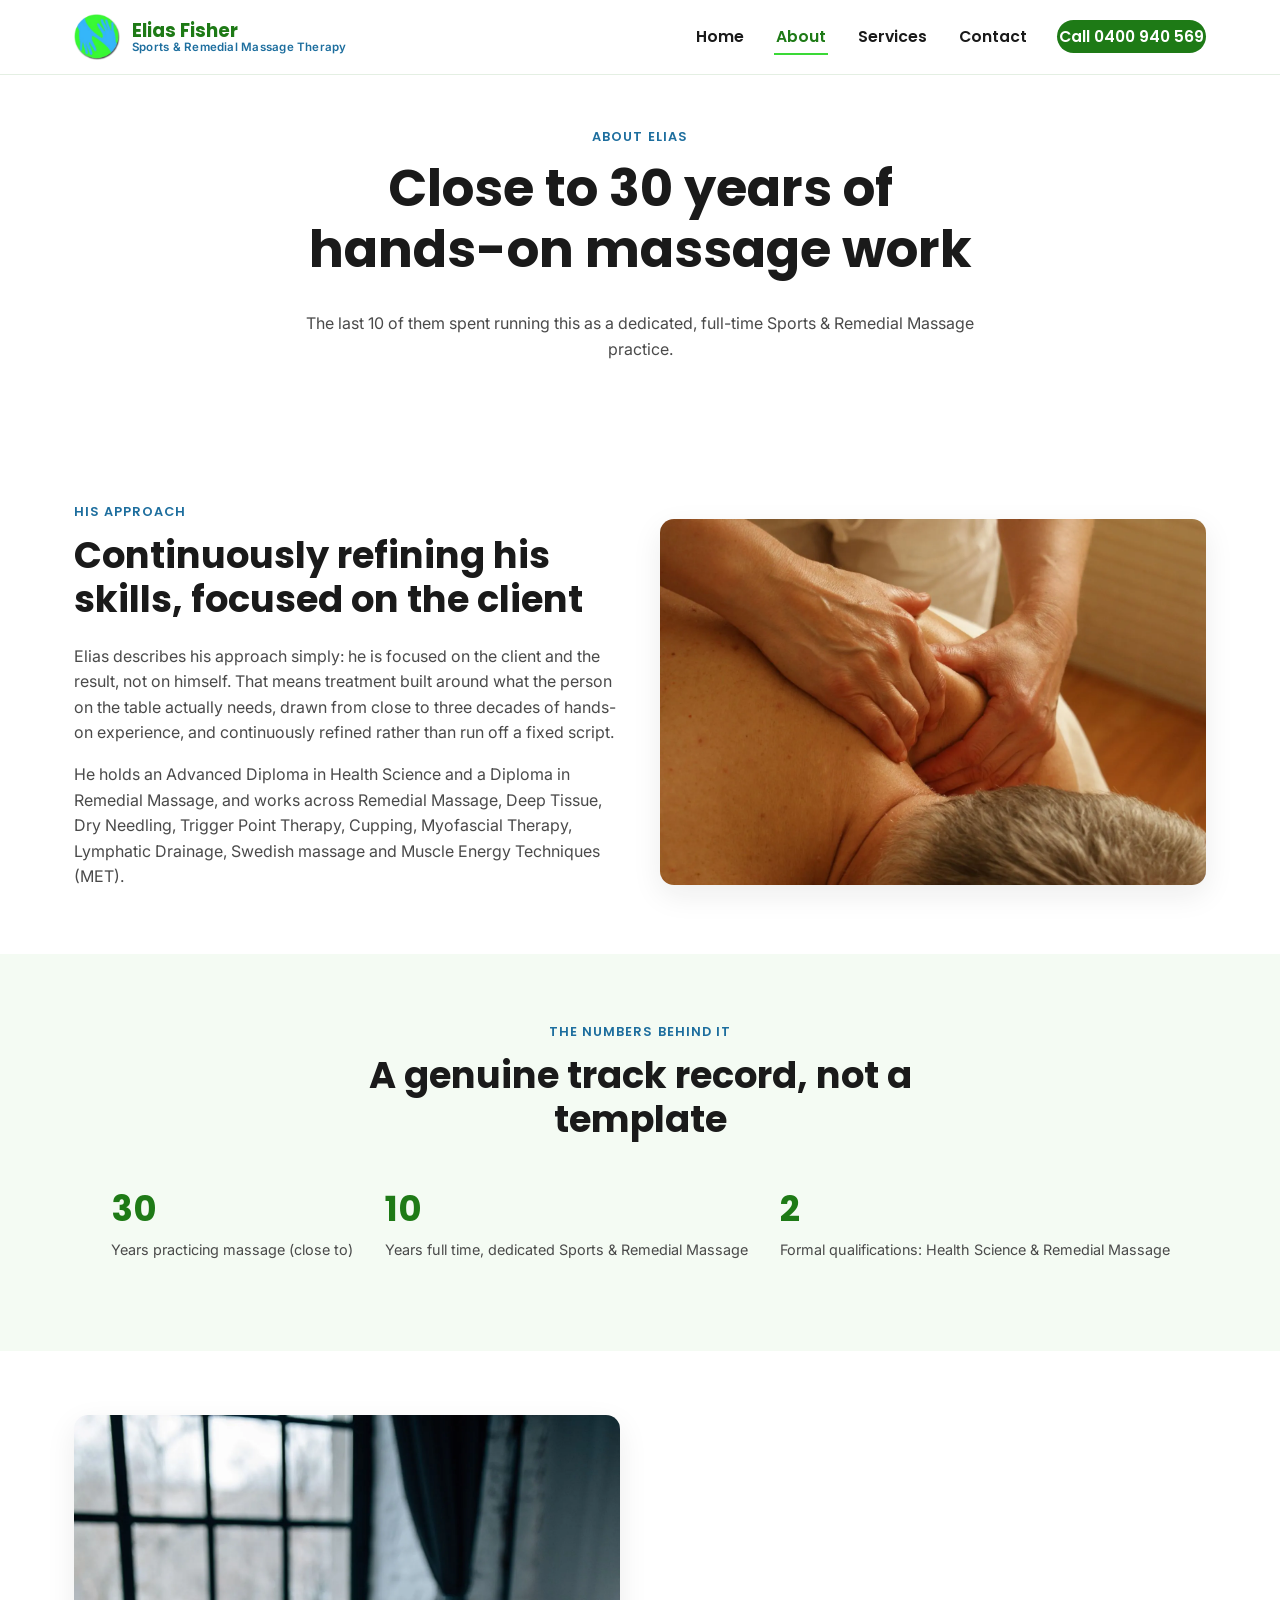
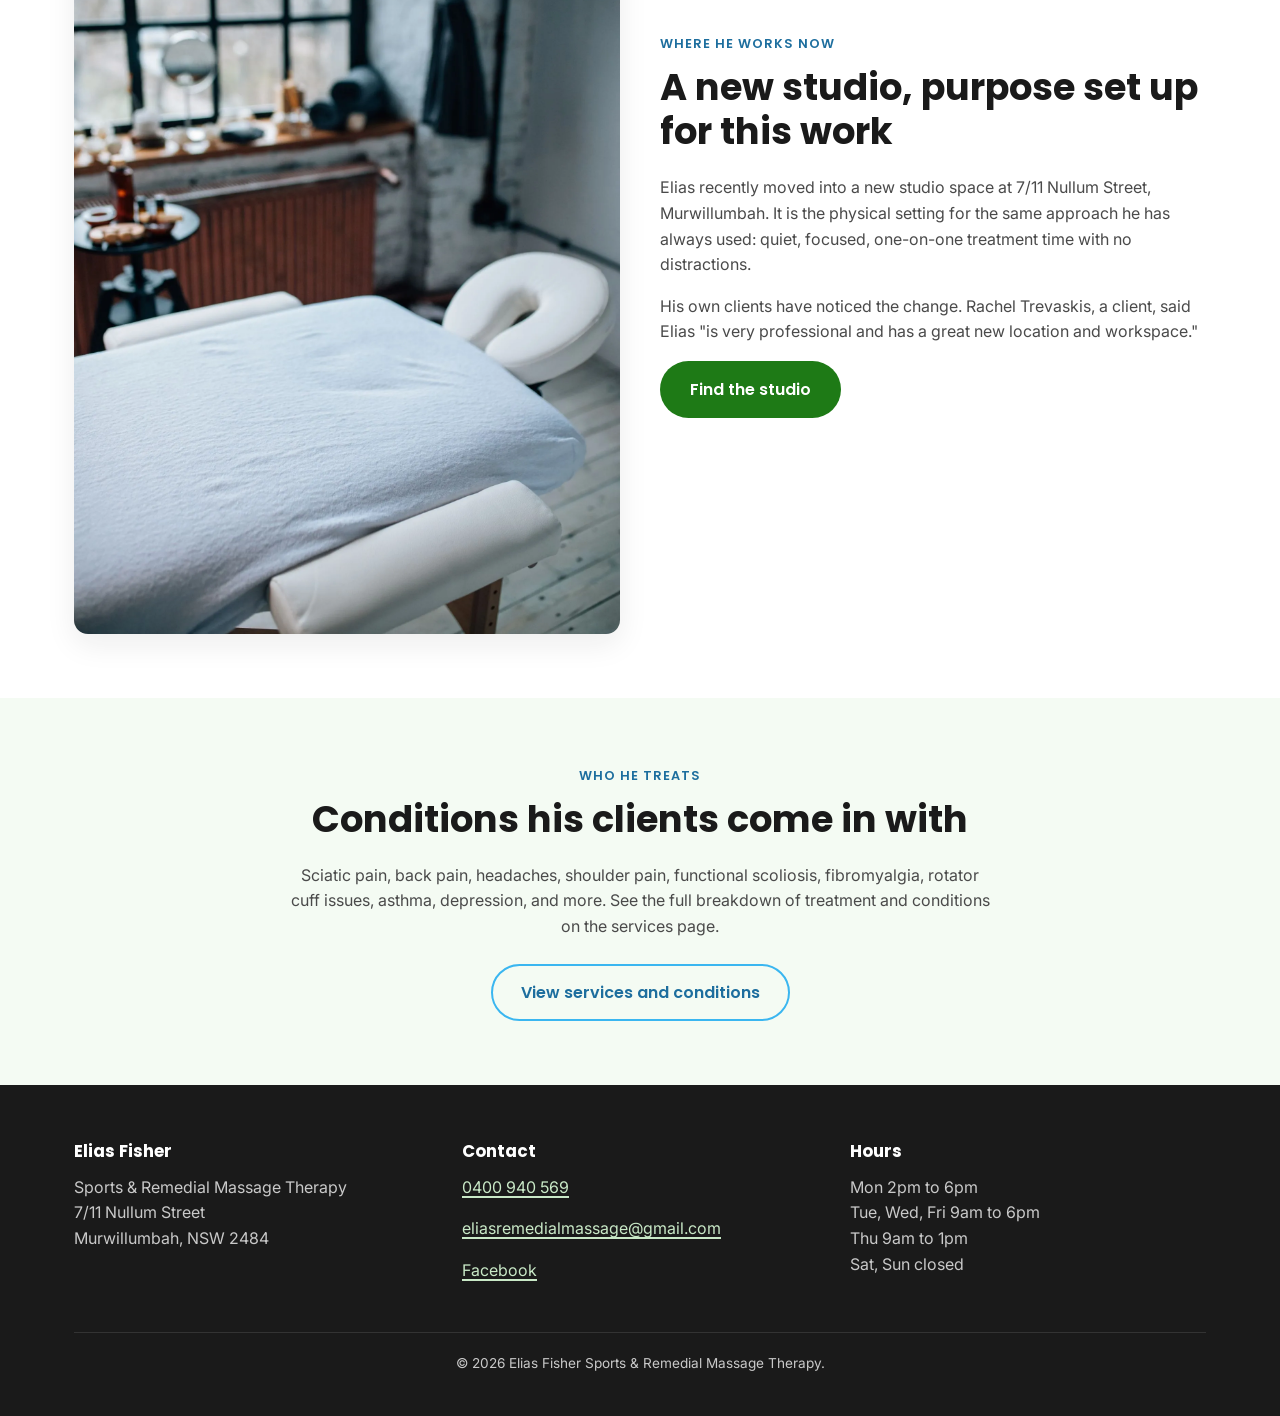
==== about.html @ 3f547693 "Build Elias Fisher Sports & Remedial Massage Therapy website Vanilla HTML/CSS/JS site (no framework," ====
<!DOCTYPE html>
<html lang="en-AU">
<head>
<meta charset="UTF-8">
<meta name="viewport" content="width=device-width, initial-scale=1.0">
<title>About Elias Fisher | Sports & Remedial Massage Therapy, Murwillumbah</title>
<meta name="description" content="Close to 30 years practicing massage, the last 10 full time as a dedicated Sports & Remedial Massage Therapist. Advanced Diploma in Health Science, Diploma in Remedial Massage.">
<link rel="icon" href="images/favicon.ico" sizes="any">
<link rel="icon" href="images/logo-icon.png" type="image/png">

<meta property="og:title" content="About Elias Fisher | Sports & Remedial Massage Therapy">
<meta property="og:description" content="Close to 30 years practicing massage, the last 10 full time as a dedicated Sports & Remedial Massage Therapist in Murwillumbah, NSW.">
<meta property="og:image" content="images/deep-tissue-shoulder-massage.jpg">
<meta property="og:type" content="website">
<meta property="og:locale" content="en_AU">

<link rel="preconnect" href="https://fonts.googleapis.com">
<link rel="preconnect" href="https://fonts.gstatic.com" crossorigin>
<link href="https://fonts.googleapis.com/css2?family=Poppins:wght@500;600;700&family=Inter:wght@400;500;600&display=swap" rel="stylesheet">
<link rel="stylesheet" href="styles.css">
</head>
<body>
<a class="skip-link" href="#main">Skip to main content</a>

<header class="site-header">
  <nav class="nav-bar" aria-label="Primary">
    <a class="brand" href="index.html">
      <img src="images/logo-icon.png" alt="Elias Fisher Sports & Remedial Massage Therapy hands icon" width="46" height="46">
      <span class="brand-text">
        <span class="brand-name">Elias Fisher</span>
        <span class="brand-tagline">Sports &amp; Remedial Massage Therapy</span>
      </span>
    </a>
    <button class="nav-toggle" aria-label="Open menu" aria-expanded="false" aria-controls="primary-menu">
      <span class="nav-toggle-bar"></span>
      <span class="nav-toggle-bar"></span>
      <span class="nav-toggle-bar"></span>
    </button>
    <ul class="nav-menu" id="primary-menu">
      <li><a href="index.html">Home</a></li>
      <li><a href="about.html" aria-current="page">About</a></li>
      <li><a href="services.html">Services</a></li>
      <li><a href="contact.html">Contact</a></li>
      <li><a class="nav-call" href="tel:+61400940569" data-phone-link>Call 0400 940 569</a></li>
    </ul>
  </nav>
</header>

<main id="main">

  <section class="section-tight">
    <div class="container">
      <div class="section-header reveal">
        <span class="eyebrow">About Elias</span>
        <h1>Close to 30 years of hands-on massage work</h1>
        <p>The last 10 of them spent running this as a dedicated, full-time Sports &amp; Remedial Massage practice.</p>
      </div>
    </div>
  </section>

  <section class="section-tight" aria-labelledby="approach-heading">
    <div class="container split split-reverse">
      <div class="split-media reveal">
        <picture>
          <source srcset="images/deep-tissue-shoulder-massage.webp" type="image/webp">
          <img src="images/deep-tissue-shoulder-massage.jpg" alt="Close-up of a therapist applying focused thumb pressure to a client's shoulder during a deep tissue massage" width="1600" height="1071" loading="lazy">
        </picture>
      </div>
      <div class="reveal">
        <span class="eyebrow">His approach</span>
        <h2 id="approach-heading">Continuously refining his skills, focused on the client</h2>
        <p>Elias describes his approach simply: he is focused on the client and the result, not on himself. That means treatment built around what the person on the table actually needs, drawn from close to three decades of hands-on experience, and continuously refined rather than run off a fixed script.</p>
        <p>He holds an Advanced Diploma in Health Science and a Diploma in Remedial Massage, and works across Remedial Massage, Deep Tissue, Dry Needling, Trigger Point Therapy, Cupping, Myofascial Therapy, Lymphatic Drainage, Swedish massage and Muscle Energy Techniques (MET).</p>
      </div>
    </div>
  </section>

  <section class="section-alt" aria-labelledby="timeline-heading">
    <div class="container">
      <div class="section-header reveal">
        <span class="eyebrow">The numbers behind it</span>
        <h2 id="timeline-heading">A genuine track record, not a template</h2>
      </div>
      <div class="stat-row reveal stat-row-centered">
        <div class="stat">
          <span class="stat-number">30</span>
          <span class="stat-label">Years practicing massage (close to)</span>
        </div>
        <div class="stat">
          <span class="stat-number">10</span>
          <span class="stat-label">Years full time, dedicated Sports &amp; Remedial Massage</span>
        </div>
        <div class="stat">
          <span class="stat-number">2</span>
          <span class="stat-label">Formal qualifications: Health Science &amp; Remedial Massage</span>
        </div>
      </div>
    </div>
  </section>

  <section aria-labelledby="studio-heading">
    <div class="container split">
      <div class="split-media reveal">
        <picture>
          <source srcset="images/remedial-massage-studio-treatment-room.webp" type="image/webp">
          <img src="images/remedial-massage-studio-treatment-room.jpg" alt="Quiet, purpose-set-up treatment room with a covered massage table, ready for a session" width="1600" height="2400" loading="lazy">
        </picture>
      </div>
      <div class="reveal">
        <span class="eyebrow">Where he works now</span>
        <h2 id="studio-heading">A new studio, purpose set up for this work</h2>
        <p>Elias recently moved into a new studio space at 7/11 Nullum Street, Murwillumbah. It is the physical setting for the same approach he has always used: quiet, focused, one-on-one treatment time with no distractions.</p>
        <p>His own clients have noticed the change. Rachel Trevaskis, a client, said Elias "is very professional and has a great new location and workspace."</p>
        <a class="btn btn-primary" href="contact.html">Find the studio</a>
      </div>
    </div>
  </section>

  <section class="section-alt" aria-labelledby="conditions-heading">
    <div class="container text-center">
      <div class="section-header reveal section-header-tight">
        <span class="eyebrow">Who he treats</span>
        <h2 id="conditions-heading">Conditions his clients come in with</h2>
        <p>Sciatic pain, back pain, headaches, shoulder pain, functional scoliosis, fibromyalgia, rotator cuff issues, asthma, depression, and more. See the full breakdown of treatment and conditions on the services page.</p>
      </div>
      <a class="btn btn-secondary reveal" href="services.html">View services and conditions</a>
    </div>
  </section>

</main>

<footer class="site-footer">
  <div class="container">
    <div class="footer-grid">
      <div>
        <h3>Elias Fisher</h3>
        <p>Sports &amp; Remedial Massage Therapy<br>7/11 Nullum Street<br>Murwillumbah, NSW 2484</p>
      </div>
      <div>
        <h3>Contact</h3>
        <p><a href="tel:+61400940569" data-phone-link>0400 940 569</a></p>
        <p><a href="mailto:eliasremedialmassage@gmail.com">eliasremedialmassage@gmail.com</a></p>
        <p><a href="https://www.facebook.com/EliasRemedialMassage" target="_blank" rel="noopener">Facebook</a></p>
      </div>
      <div>
        <h3>Hours</h3>
        <p>Mon 2pm to 6pm<br>Tue, Wed, Fri 9am to 6pm<br>Thu 9am to 1pm<br>Sat, Sun closed</p>
      </div>
    </div>
    <div class="footer-bottom">
      <p>&copy; 2026 Elias Fisher Sports &amp; Remedial Massage Therapy.</p>
    </div>
  </div>
</footer>

<script src="main.js"></script>
</body>
</html>
---- styles.css ----
/* Elias Fisher Sports & Remedial Massage Therapy
   Colors sampled directly from the client's branded graphic (elias fisher.jpg):
   icon blue ~#35B6FA, pattern/headline green ~#3FEB3D. Deep variants are
   darkened for WCAG AA text contrast on white (checked, both pass 4.5:1+). */
:root {
  --green-primary: #3AD936;
  --green-deep: #1E7A16;
  --blue-primary: #3AB6F0;
  --blue-deep: #1D6E9E;
  --white: #FFFFFF;
  --charcoal: #1A1A1A;
  --charcoal-soft: #4A4A4A;
  --border-soft: #E4EFE3;
  --surface-tint: #F4FBF3;

  --font-heading: 'Poppins', sans-serif;
  --font-body: 'Inter', sans-serif;

  --max-width: 1180px;
  --radius: 14px;
  --shadow-soft: 0 10px 30px rgba(26, 26, 26, 0.08);
  --transition-fast: 0.2s ease;
}

*, *::before, *::after {
  box-sizing: border-box;
}

html {
  scroll-behavior: smooth;
}

@media (prefers-reduced-motion: reduce) {
  html {
    scroll-behavior: auto;
  }
  *, *::before, *::after {
    animation-duration: 0.001ms !important;
    animation-iteration-count: 1 !important;
    transition-duration: 0.001ms !important;
    scroll-behavior: auto !important;
  }
}

body {
  margin: 0;
  font-family: var(--font-body);
  color: var(--charcoal);
  background: var(--white);
  line-height: 1.6;
  -webkit-font-smoothing: antialiased;
}

h1, h2, h3, h4 {
  font-family: var(--font-heading);
  line-height: 1.2;
  margin: 0 0 0.6em;
  color: var(--charcoal);
}

h1 { font-size: clamp(2.1rem, 4vw, 3.2rem); }
h2 { font-size: clamp(1.6rem, 3vw, 2.3rem); }
h3 { font-size: 1.3rem; }

p {
  margin: 0 0 1em;
  color: var(--charcoal-soft);
}

a {
  color: var(--blue-deep);
  text-decoration-thickness: 2px;
  text-underline-offset: 3px;
}

a:hover {
  color: var(--green-deep);
}

img {
  max-width: 100%;
  display: block;
}

ul {
  padding-left: 1.2em;
}

.container {
  max-width: var(--max-width);
  margin: 0 auto;
  padding: 0 24px;
}

/* Focus states: never suppressed */
a:focus-visible,
button:focus-visible,
input:focus-visible {
  outline: 3px solid var(--blue-deep);
  outline-offset: 3px;
  border-radius: 4px;
}

/* Skip link */
.skip-link {
  position: absolute;
  left: -999px;
  top: auto;
  background: var(--charcoal);
  color: var(--white);
  padding: 12px 20px;
  z-index: 1000;
  border-radius: 0 0 8px 0;
}

.skip-link:focus {
  left: 0;
  top: 0;
}

/* ---------- Buttons ---------- */
.btn {
  display: inline-flex;
  align-items: center;
  justify-content: center;
  gap: 8px;
  padding: 14px 28px;
  border-radius: 999px;
  font-family: var(--font-heading);
  font-weight: 600;
  font-size: 1rem;
  text-decoration: none;
  border: 2px solid transparent;
  cursor: pointer;
  transition: transform var(--transition-fast), box-shadow var(--transition-fast);
}

.btn:hover {
  transform: translateY(-2px);
  box-shadow: var(--shadow-soft);
}

.btn-primary {
  background: var(--green-deep);
  color: var(--white);
}

.btn-primary:hover {
  color: var(--white);
  background: #196512;
}

.btn-secondary {
  background: transparent;
  color: var(--blue-deep);
  border-color: var(--blue-primary);
}

.btn-secondary:hover {
  color: var(--blue-deep);
  background: rgba(58, 182, 240, 0.1);
}

@media (prefers-reduced-motion: reduce) {
  .btn:hover {
    transform: none;
  }
}

/* ---------- Header / Nav ---------- */
.site-header {
  position: sticky;
  top: 0;
  z-index: 100;
  background: var(--white);
  border-bottom: 1px solid var(--border-soft);
}

.nav-bar {
  display: flex;
  align-items: center;
  justify-content: space-between;
  padding: 14px 24px;
  max-width: var(--max-width);
  margin: 0 auto;
}

.brand {
  display: flex;
  align-items: center;
  gap: 12px;
  text-decoration: none;
}

.brand img {
  width: 46px;
  height: 46px;
}

.brand-text {
  display: flex;
  flex-direction: column;
  line-height: 1.1;
}

.brand-name {
  font-family: var(--font-heading);
  font-weight: 700;
  font-size: 1.15rem;
  color: var(--green-deep);
}

.brand-tagline {
  font-family: var(--font-body);
  font-size: 0.72rem;
  font-weight: 600;
  color: var(--blue-deep);
  letter-spacing: 0.02em;
}

.nav-toggle {
  display: none;
  background: none;
  border: 2px solid var(--border-soft);
  border-radius: 8px;
  padding: 8px 10px;
  cursor: pointer;
}

.nav-toggle-bar {
  display: block;
  width: 24px;
  height: 2px;
  background: var(--charcoal);
  margin: 5px 0;
  transition: transform var(--transition-fast), opacity var(--transition-fast);
}

.nav-toggle[aria-expanded="true"] .nav-toggle-bar:nth-child(1) {
  transform: translateY(7px) rotate(45deg);
}
.nav-toggle[aria-expanded="true"] .nav-toggle-bar:nth-child(2) {
  opacity: 0;
}
.nav-toggle[aria-expanded="true"] .nav-toggle-bar:nth-child(3) {
  transform: translateY(-7px) rotate(-45deg);
}

.nav-menu {
  display: flex;
  align-items: center;
  gap: 28px;
  list-style: none;
  margin: 0;
  padding: 0;
}

.nav-menu a {
  color: var(--charcoal);
  text-decoration: none;
  font-weight: 600;
  font-family: var(--font-heading);
  font-size: 0.98rem;
  padding: 6px 2px;
  border-bottom: 2px solid transparent;
}

.nav-menu a:hover,
.nav-menu a[aria-current="page"] {
  color: var(--green-deep);
  border-bottom-color: var(--green-primary);
}

.nav-call {
  background: var(--green-deep);
  color: var(--white) !important;
  padding: 10px 20px;
  border-radius: 999px;
  border-bottom: none !important;
}

.nav-call:hover {
  background: #196512;
  color: var(--white) !important;
}

@media (max-width: 860px) {
  .nav-toggle {
    display: block;
  }

  .nav-menu {
    position: absolute;
    top: 100%;
    left: 0;
    right: 0;
    background: var(--white);
    flex-direction: column;
    align-items: stretch;
    gap: 0;
    border-bottom: 1px solid var(--border-soft);
    box-shadow: var(--shadow-soft);
    max-height: 0;
    overflow: hidden;
    transition: max-height var(--transition-fast);
  }

  .nav-menu.is-open {
    max-height: 420px;
  }

  .nav-menu li {
    border-top: 1px solid var(--border-soft);
  }

  .nav-menu a {
    display: block;
    padding: 16px 24px;
  }

  .nav-call {
    margin: 16px 24px;
    text-align: center;
  }
}

/* ---------- Hero ---------- */
.hero {
  background: linear-gradient(180deg, var(--surface-tint) 0%, var(--white) 100%);
  padding: 64px 0 72px;
}

.hero-inner {
  display: grid;
  grid-template-columns: 1fr;
  gap: 32px;
  align-items: center;
  text-align: center;
}

.hero-icon {
  width: 108px;
  height: 108px;
  margin: 0 auto 8px;
}

.hero-wordmark {
  font-family: var(--font-heading);
  font-weight: 700;
  line-height: 1.05;
}

.hero-wordmark .word-green {
  color: var(--green-deep);
}

.hero-wordmark .word-blue {
  color: var(--blue-deep);
}

.hero h1 {
  max-width: 780px;
  margin-left: auto;
  margin-right: auto;
}

.hero-subhead {
  font-size: 1.15rem;
  max-width: 620px;
  margin: 0 auto 1.6em;
  color: var(--charcoal-soft);
}

.hero-actions {
  display: flex;
  gap: 16px;
  justify-content: center;
  flex-wrap: wrap;
}

/* ---------- Sections ---------- */
section {
  padding: 64px 0;
}

.section-tight {
  padding: 48px 0;
}

.section-header {
  max-width: 700px;
  margin: 0 auto 40px;
  text-align: center;
}

.section-alt {
  background: var(--surface-tint);
}

/* Scroll reveal */
.reveal {
  opacity: 0;
  transform: translateY(24px);
  transition: opacity 0.6s ease, transform 0.6s ease;
}

.reveal.is-visible {
  opacity: 1;
  transform: translateY(0);
}

@media (prefers-reduced-motion: reduce) {
  .reveal {
    opacity: 1;
    transform: none;
    transition: none;
  }
}

/* ---------- Modality / service strip cards ---------- */
.card-grid {
  display: grid;
  grid-template-columns: repeat(auto-fit, minmax(220px, 1fr));
  gap: 24px;
}

.modality-card {
  background: var(--white);
  border: 1px solid var(--border-soft);
  border-radius: var(--radius);
  padding: 28px 24px;
  text-decoration: none;
  color: var(--charcoal);
  display: block;
  transition: transform var(--transition-fast), box-shadow var(--transition-fast), border-color var(--transition-fast);
}

.modality-card:hover {
  transform: translateY(-4px);
  box-shadow: var(--shadow-soft);
  border-color: var(--green-primary);
  color: var(--charcoal);
}

.modality-card h3 {
  color: var(--green-deep);
  margin-bottom: 0.4em;
}

.modality-card p {
  margin-bottom: 0;
  font-size: 0.96rem;
}

@media (prefers-reduced-motion: reduce) {
  .modality-card:hover {
    transform: none;
  }
}

/* ---------- Story / about split ---------- */
.split {
  display: grid;
  grid-template-columns: 1fr;
  gap: 40px;
  align-items: center;
}

@media (min-width: 860px) {
  .split {
    grid-template-columns: 1fr 1fr;
  }

  .split.split-reverse .split-media {
    order: 2;
  }
}

.split-media img {
  border-radius: var(--radius);
  box-shadow: var(--shadow-soft);
  width: 100%;
  height: auto;
  object-fit: cover;
}

.stat-row {
  display: flex;
  gap: 32px;
  margin: 24px 0;
  flex-wrap: wrap;
}

.stat-row-centered {
  justify-content: center;
}

.section-header-tight {
  margin-bottom: 24px;
}

.mt-lg {
  margin-top: 40px;
}

.stat {
  min-width: 120px;
}

.stat-number {
  font-family: var(--font-heading);
  font-weight: 700;
  font-size: 2.2rem;
  color: var(--green-deep);
  display: block;
}

.stat-label {
  font-size: 0.9rem;
  color: var(--charcoal-soft);
}

/* ---------- Testimonials ---------- */
.trust-stats {
  display: flex;
  gap: 40px;
  justify-content: center;
  flex-wrap: wrap;
  margin-bottom: 40px;
  text-align: center;
}

.trust-stat-number {
  font-family: var(--font-heading);
  font-weight: 700;
  font-size: 2.4rem;
  color: var(--blue-deep);
  display: block;
}

.quote-grid {
  display: grid;
  grid-template-columns: repeat(auto-fit, minmax(260px, 1fr));
  gap: 24px;
}

.quote-card {
  background: var(--white);
  border-left: 4px solid var(--green-primary);
  border-radius: 10px;
  padding: 26px 24px;
  box-shadow: var(--shadow-soft);
}

.quote-card p {
  font-style: italic;
  color: var(--charcoal);
  margin-bottom: 0.8em;
}

.quote-name {
  font-family: var(--font-heading);
  font-weight: 600;
  font-size: 0.95rem;
  color: var(--blue-deep);
}

/* ---------- Service detail blocks (services.html) ---------- */
.service-block {
  border-top: 1px solid var(--border-soft);
  padding: 36px 0;
  scroll-margin-top: 100px;
}

.service-block:first-of-type {
  border-top: none;
}

.condition-list {
  display: grid;
  grid-template-columns: repeat(auto-fit, minmax(200px, 1fr));
  gap: 14px 24px;
  list-style: none;
  padding: 0;
  margin: 24px 0 0;
}

.condition-list li {
  background: var(--white);
  border: 1px solid var(--border-soft);
  border-radius: 10px;
  padding: 14px 18px;
  font-weight: 600;
  color: var(--green-deep);
  font-family: var(--font-heading);
  font-size: 0.95rem;
}

/* ---------- Contact page ---------- */
.contact-grid {
  display: grid;
  grid-template-columns: 1fr;
  gap: 40px;
}

@media (min-width: 860px) {
  .contact-grid {
    grid-template-columns: 1fr 1fr;
  }
}

.contact-detail {
  display: flex;
  gap: 14px;
  margin-bottom: 20px;
  align-items: flex-start;
}

.contact-detail-label {
  font-family: var(--font-heading);
  font-weight: 700;
  color: var(--green-deep);
  min-width: 90px;
}

.hours-table {
  width: 100%;
  border-collapse: collapse;
  margin-top: 12px;
}

.hours-table th,
.hours-table td {
  text-align: left;
  padding: 10px 12px;
  border-bottom: 1px solid var(--border-soft);
  font-size: 0.96rem;
}

.hours-table th {
  font-family: var(--font-heading);
  color: var(--charcoal);
}

.hours-table td.closed {
  color: var(--charcoal-soft);
}

.map-frame-wrap {
  border-radius: var(--radius);
  overflow: hidden;
  box-shadow: var(--shadow-soft);
  border: 1px solid var(--border-soft);
}

.map-frame-wrap iframe {
  width: 100%;
  height: 360px;
  border: 0;
  display: block;
}

.map-frame-wrap.map-small iframe {
  height: 240px;
}

/* ---------- Footer ---------- */
.site-footer {
  background: var(--charcoal);
  color: #E8E8E8;
  padding: 56px 0 28px;
}

.footer-grid {
  display: grid;
  grid-template-columns: 1fr;
  gap: 32px;
  margin-bottom: 32px;
}

@media (min-width: 700px) {
  .footer-grid {
    grid-template-columns: repeat(3, 1fr);
  }
}

.site-footer h3 {
  color: var(--white);
  font-size: 1.05rem;
  margin-bottom: 0.8em;
}

.site-footer a {
  color: #C9E9C7;
}

.site-footer a:hover {
  color: var(--green-primary);
}

.site-footer p {
  color: #C9C9C9;
}

.footer-bottom {
  border-top: 1px solid #333;
  padding-top: 20px;
  font-size: 0.85rem;
  color: #999;
  text-align: center;
}

/* ---------- Utility ---------- */
.text-center {
  text-align: center;
}

.mt-0 { margin-top: 0; }

.eyebrow {
  display: inline-block;
  font-family: var(--font-heading);
  font-weight: 600;
  font-size: 0.8rem;
  letter-spacing: 0.08em;
  text-transform: uppercase;
  color: var(--blue-deep);
  margin-bottom: 0.8em;
}
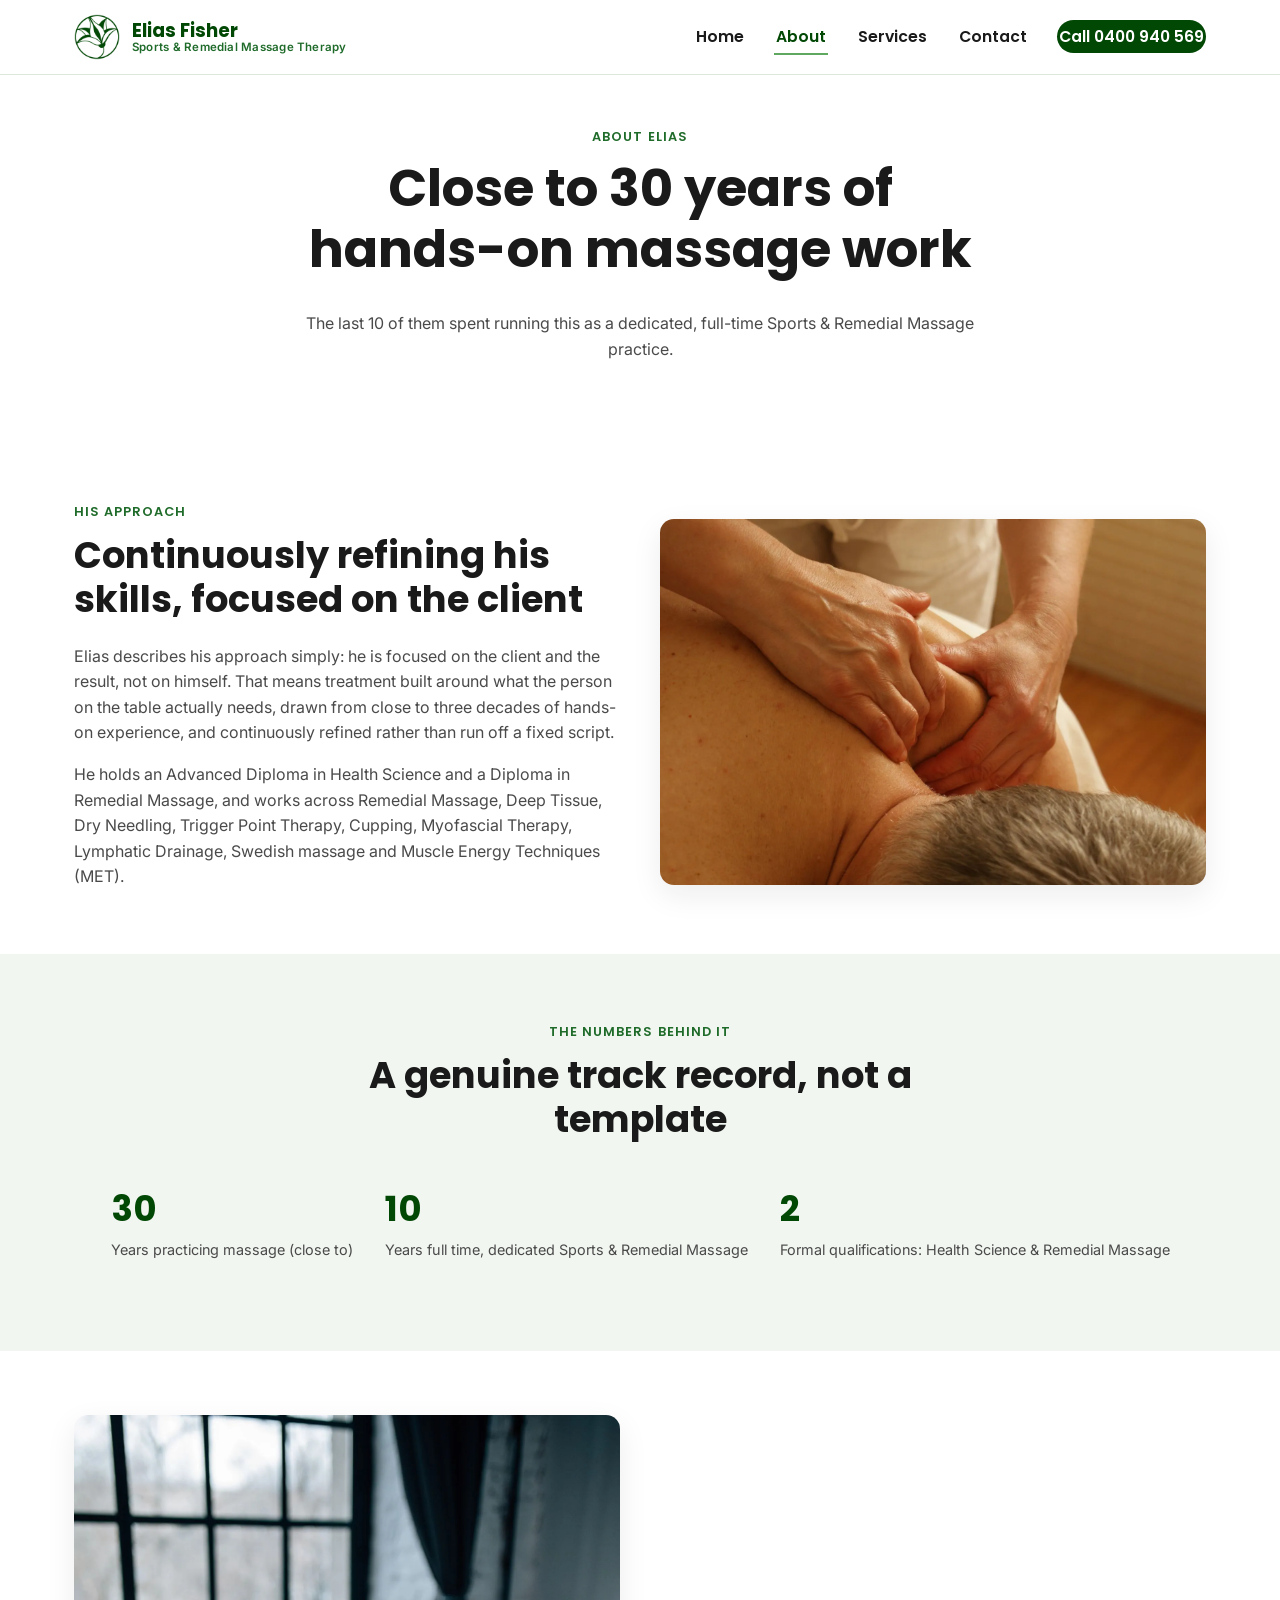
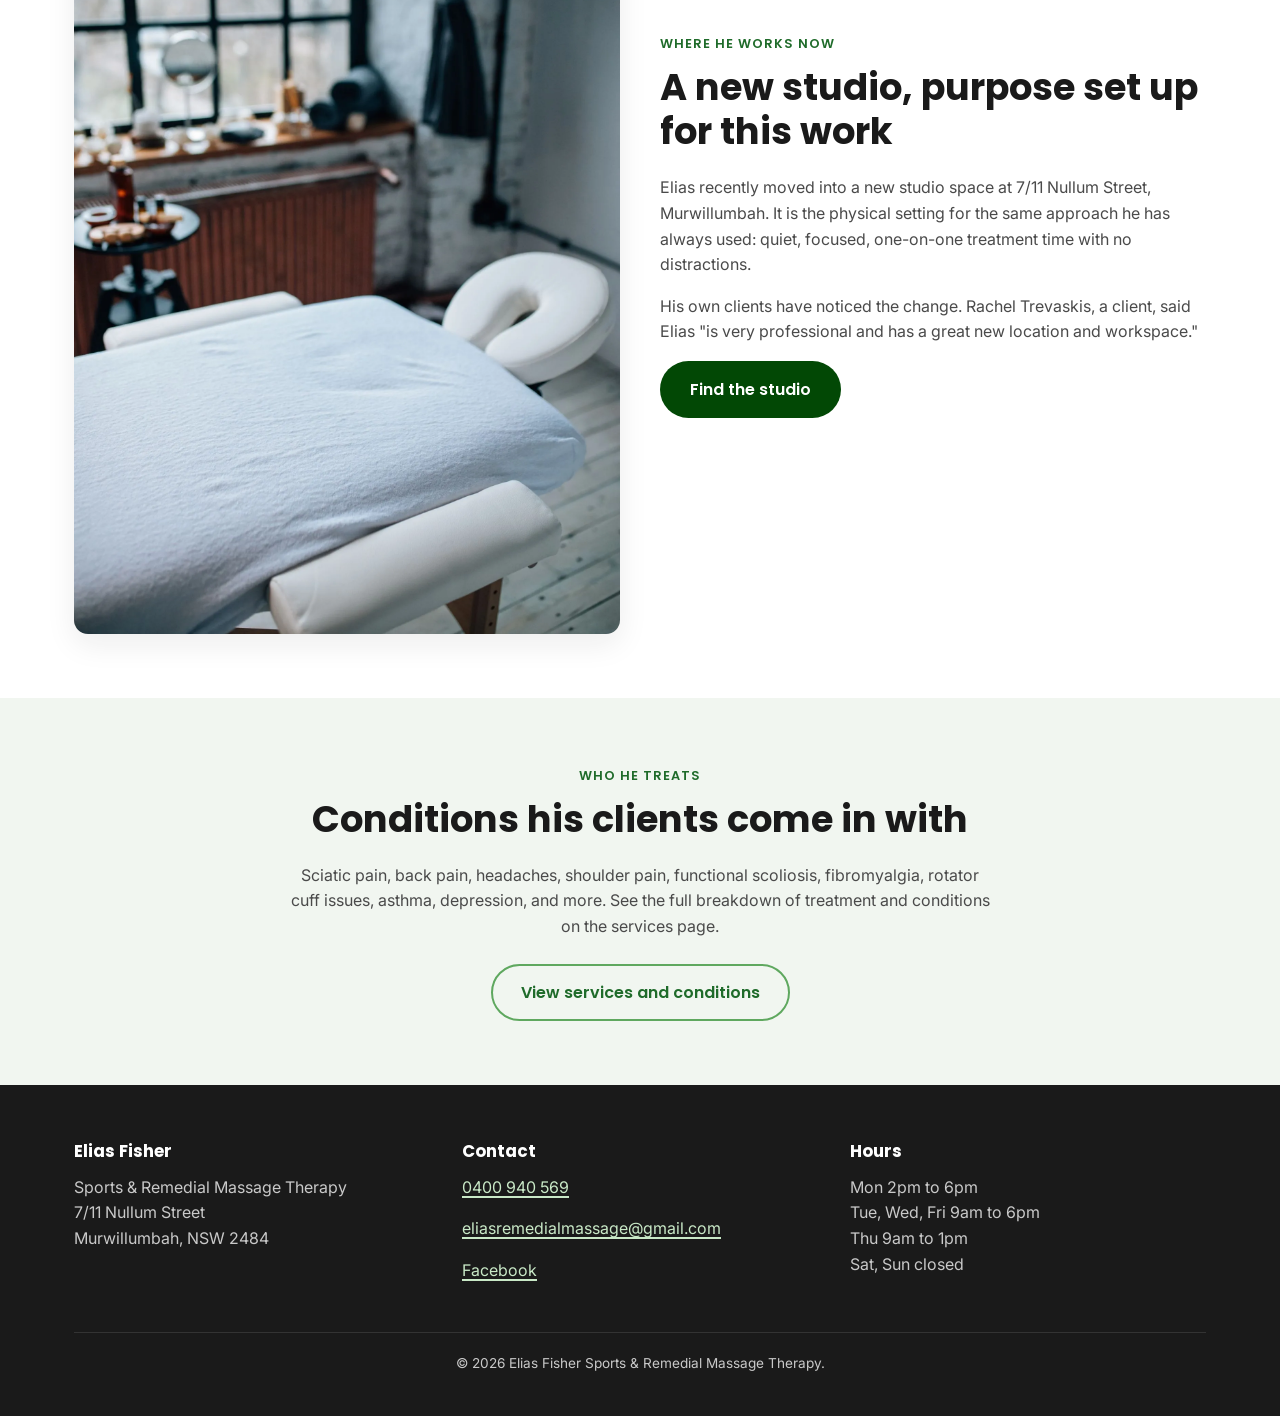
==== commit ea8fc069: "Swap in new leaf logo and re-theme site to its forest green Logo replaced (transparent PNG/WebP, fav" ====
--- a/about.html
+++ b/about.html
@@ -25,7 +25,7 @@
 <header class="site-header">
   <nav class="nav-bar" aria-label="Primary">
     <a class="brand" href="index.html">
-      <img src="images/logo-icon.png" alt="Elias Fisher Sports & Remedial Massage Therapy hands icon" width="46" height="46">
+      <img src="images/logo-icon.png" alt="Elias Fisher Sports & Remedial Massage Therapy logo, a green leaf inside a circle" width="46" height="46">
       <span class="brand-text">
         <span class="brand-name">Elias Fisher</span>
         <span class="brand-tagline">Sports &amp; Remedial Massage Therapy</span>
--- a/styles.css
+++ b/styles.css
@@ -1,17 +1,16 @@
 /* Elias Fisher Sports & Remedial Massage Therapy
-   Colors sampled directly from the client's branded graphic (elias fisher.jpg):
-   icon blue ~#35B6FA, pattern/headline green ~#3FEB3D. Deep variants are
-   darkened for WCAG AA text contrast on white (checked, both pass 4.5:1+). */
+   Palette taken from the client's logo: deep forest green #024805 (sampled
+   from logo file). Mid green and tints are derived from it; all text pairs
+   pass WCAG AA on white. */
 :root {
-  --green-primary: #3AD936;
-  --green-deep: #1E7A16;
-  --blue-primary: #3AB6F0;
-  --blue-deep: #1D6E9E;
+  --green-primary: #5FA85F;
+  --green-mid: #1F6B2A;
+  --green-deep: #024805;
   --white: #FFFFFF;
   --charcoal: #1A1A1A;
   --charcoal-soft: #4A4A4A;
-  --border-soft: #E4EFE3;
-  --surface-tint: #F4FBF3;
+  --border-soft: #DCE8DA;
+  --surface-tint: #F1F6F0;
 
   --font-heading: 'Poppins', sans-serif;
   --font-body: 'Inter', sans-serif;
@@ -68,7 +67,7 @@
 }
 
 a {
-  color: var(--blue-deep);
+  color: var(--green-mid);
   text-decoration-thickness: 2px;
   text-underline-offset: 3px;
 }
@@ -96,7 +95,7 @@
 a:focus-visible,
 button:focus-visible,
 input:focus-visible {
-  outline: 3px solid var(--blue-deep);
+  outline: 3px solid var(--green-mid);
   outline-offset: 3px;
   border-radius: 4px;
 }
@@ -147,18 +146,18 @@
 
 .btn-primary:hover {
   color: var(--white);
-  background: #196512;
+  background: #013803;
 }
 
 .btn-secondary {
   background: transparent;
-  color: var(--blue-deep);
-  border-color: var(--blue-primary);
+  color: var(--green-mid);
+  border-color: var(--green-primary);
 }
 
 .btn-secondary:hover {
-  color: var(--blue-deep);
-  background: rgba(58, 182, 240, 0.1);
+  color: var(--green-mid);
+  background: rgba(2, 72, 5, 0.06);
 }
 
 @media (prefers-reduced-motion: reduce) {
@@ -214,7 +213,7 @@
   font-family: var(--font-body);
   font-size: 0.72rem;
   font-weight: 600;
-  color: var(--blue-deep);
+  color: var(--green-mid);
   letter-spacing: 0.02em;
 }
 
@@ -280,7 +279,7 @@
 }
 
 .nav-call:hover {
-  background: #196512;
+  background: #013803;
   color: var(--white) !important;
 }
 
@@ -338,24 +337,87 @@
   text-align: center;
 }
 
-.hero-icon {
+.hero-icon-wrap {
+  position: relative;
   width: 108px;
   height: 108px;
   margin: 0 auto 8px;
 }
 
-.hero-wordmark {
-  font-family: var(--font-heading);
-  font-weight: 700;
-  line-height: 1.05;
-}
-
-.hero-wordmark .word-green {
-  color: var(--green-deep);
-}
-
-.hero-wordmark .word-blue {
-  color: var(--blue-deep);
+.hero-halo {
+  position: absolute;
+  inset: -34%;
+  border-radius: 50%;
+  background: radial-gradient(circle, rgba(95, 168, 95, 0.18) 0%, rgba(95, 168, 95, 0.08) 45%, rgba(95, 168, 95, 0) 72%);
+  opacity: 0;
+  transform: scale(0.6);
+  animation: haloBloom 1.8s cubic-bezier(0.22, 1, 0.36, 1) forwards;
+  animation-delay: 0.1s;
+}
+
+.hero-icon {
+  position: relative;
+  z-index: 1;
+  width: 108px;
+  height: 108px;
+  margin: 0;
+  opacity: 0;
+  transform: translateY(14px) scale(0.92);
+  animation: heroIconIn 0.9s cubic-bezier(0.22, 1, 0.36, 1) forwards;
+  animation-delay: 0.15s;
+}
+
+.hero h1 {
+  opacity: 0;
+  transform: translateY(18px);
+  animation: heroFadeUp 0.8s cubic-bezier(0.22, 1, 0.36, 1) forwards;
+  animation-delay: 0.4s;
+}
+
+.hero-subhead {
+  opacity: 0;
+  transform: translateY(18px);
+  animation: heroFadeUp 0.8s cubic-bezier(0.22, 1, 0.36, 1) forwards;
+  animation-delay: 0.58s;
+}
+
+.hero-actions {
+  opacity: 0;
+  transform: translateY(18px);
+  animation: heroFadeUp 0.8s cubic-bezier(0.22, 1, 0.36, 1) forwards;
+  animation-delay: 0.76s;
+}
+
+@keyframes heroFadeUp {
+  to {
+    opacity: 1;
+    transform: translateY(0);
+  }
+}
+
+@keyframes heroIconIn {
+  to {
+    opacity: 1;
+    transform: translateY(0) scale(1);
+  }
+}
+
+@keyframes haloBloom {
+  0% { opacity: 0; transform: scale(0.6); }
+  55% { opacity: 1; transform: scale(1.08); }
+  100% { opacity: 0.7; transform: scale(1); }
+}
+
+@media (prefers-reduced-motion: reduce) {
+  .hero-halo,
+  .hero-icon,
+  .hero h1,
+  .hero-subhead,
+  .hero-actions {
+    animation: none;
+    opacity: 1;
+    transform: none;
+  }
 }
 
 .hero h1 {
@@ -534,7 +596,7 @@
   font-family: var(--font-heading);
   font-weight: 700;
   font-size: 2.4rem;
-  color: var(--blue-deep);
+  color: var(--green-mid);
   display: block;
 }
 
@@ -562,7 +624,7 @@
   font-family: var(--font-heading);
   font-weight: 600;
   font-size: 0.95rem;
-  color: var(--blue-deep);
+  color: var(--green-mid);
 }
 
 /* ---------- Service detail blocks (services.html) ---------- */
@@ -724,6 +786,6 @@
   font-size: 0.8rem;
   letter-spacing: 0.08em;
   text-transform: uppercase;
-  color: var(--blue-deep);
+  color: var(--green-mid);
   margin-bottom: 0.8em;
 }
